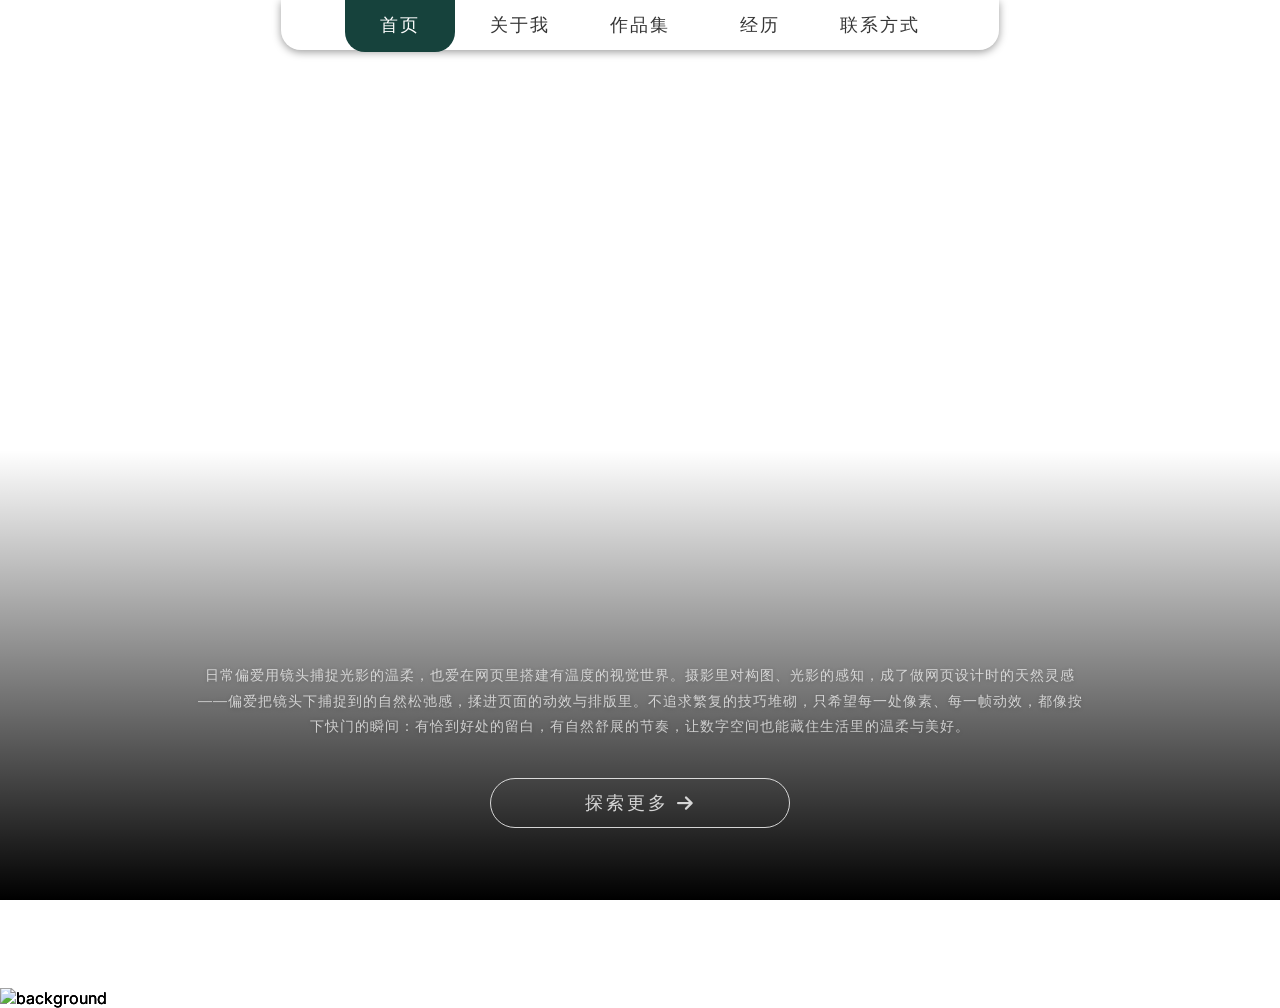
==== index.html @ 8829562c "Add files via upload" ====
<!DOCTYPE html>
<html lang="en">
<head>
  <meta charset="UTF-8">
  <meta name="viewport" content="width=device-width, initial-scale=1.0">
  <title>ExploreScape</title>

  <!-- fontawesome -->
  <link rel="stylesheet" href="https://cdnjs.cloudflare.com/ajax/libs/font-awesome/6.0.0-beta3/css/all.min.css">

  <!-- stylesheet -->
   <link rel="stylesheet" href="styles.css">
</head>
<body>

  <header>
    <nav>
      <a class="nav-items active" href="">首页</a>
      <a class="nav-items" href="about.html">关于我</a>
      <a class="nav-items" href="works.html">作品集</a>
      <a class="nav-items">经历</a>
      <a class="nav-items">联系方式</a>
    </nav>
  </header>

  <div class="content">
    <img src="img/bac 3.png" alt="background" class="back-3">

    <div class="title">
      <h3>晨启枫庭，景逐光生</h3>
      <h1>Hi,TCF</h1>
    </div>

    <img src="img/bac 2.2.png" alt="background" class="back-2">
    <img src="img/bac 1.png" alt="background" class="back-1">

    <div class="info-wrap">
      <p>
        日常偏爱用镜头捕捉光影的温柔，也爱在网页里搭建有温度的视觉世界。摄影里对构图、光影的感知，成了做网页设计时的天然灵感——偏爱把镜头下捕捉到的自然松弛感，揉进页面的动效与排版里。不追求繁复的技巧堆砌，只希望每一处像素、每一帧动效，都像按下快门的瞬间：有恰到好处的留白，有自然舒展的节奏，让数字空间也能藏住生活里的温柔与美好。
    </div>
    

    <div class="cta">
      <a href="about.html">
        <button>
        探索更多
        <i class="fa-solid fa-arrow-right"></i>
        </button>
      </a>
    </div>

    <div class="slider">
      <i class="fa-solid fa-chevron-left"></i>
      <i class="fa-solid fa-chevron-right"></i>
    </div>
  </div>
  
</body>
</html>
---- styles.css ----
@import url('https://fonts.googleapis.com/css2?family=Inter:ital,opsz,wght@0,14..32,100..900;1,14..32,100..900&display=swap');

* {
  padding: 0;
  margin: 0;
  border: none;
  outline: none;
  font-family: "Inter", sans-serif;
}

body {
  background-image: url(img/bac\ 4.png);
  background-size: cover;
  background-position: top;
  background-repeat: no-repeat;
  overflow: hidden;
}

body::after {
  content: '';
  position: absolute;
  top: 0;
  bottom: 0;
  right: 0;
  left: 0;
  background: linear-gradient(transparent 50%, rgb(0, 0, 0));
}

/* Background-images */

.content img {
  position: absolute;
  bottom: -12%;
}

header {
  position: absolute;
  top: 0;
  z-index: 1;
  width: 100%;
  display: flex;
  justify-content: center;
  align-items: center;
}

nav {
  display: flex;
  align-items: center;
  gap: 10px;
  padding: 10px 5%;
  background-color: rgba(255, 255, 255, 0.2);
  height: 30px;
  border-bottom-left-radius: 20px;
  border-bottom-right-radius: 20px;
  backdrop-filter: blur(5px);
  box-shadow: 0 2px 8px rgba(0, 0, 0, 0.4);
}

nav a {
  font-size: 18px;
  font-weight: 500;
  letter-spacing: 2px;
  color: rgb(53, 53, 53);
  width: 110px;
  text-align: center;
  padding: 15px 0;
  border-bottom-left-radius: 20px;
  border-bottom-right-radius: 20px;
  cursor: pointer;
  transition: all 0.3s;
  text-decoration: none;
}

.active {
  background-color: #16423c;
  color: white;
}

nav a:hover {
  background-color: #16423c;
  color: white;
}

nav:hover > a:not(:hover) {
  background-color: transparent;
  color: rgb(53, 53, 53);
}

.title {
  position: absolute;
  top: 40%;
  right: 50%;
  transform: translate(50%, -50%);
  
}

.title h3 {
  font-size: 1.5rem;
  font-weight: 400;
  letter-spacing: 15px;
  color: white;
  text-align: center;
}

.title h1 {
  font-size: 15rem;
  font-weight: 800;
  letter-spacing: 50px;
  text-transform: uppercase;
  color: white;
  text-align: center;
  margin: -20px 0;
}

p {
  font-size: 14px;
  font-weight: 300;
  letter-spacing: 1px;
  line-height: 1.8;
  color: rgba(255, 255, 255, 0.7);
  width: 70%;
  text-align: center;
  text-shadow: 0 1px 5px rgba(0, 0, 0, 0.2);
}

.info-wrap {
  width: 100%;
  display: flex;
  justify-content: center;
  position: absolute;
  bottom: 18%;
  z-index: 1;
}

.cta {
  position: absolute;
  bottom: 8%;
  display: flex;
  justify-content: center;
  width: 100%;
  z-index: 1;
}

.cta button {
  font-size: 18px;
  font-weight: 400;
  letter-spacing: 3px;
  text-transform: uppercase;
  color: rgba(255, 255, 255, 0.8);
  background-color: transparent;
  border: 1px solid rgba(255, 255, 255, 0.8);
  border-radius: 50px;
  height: 50px;
  width: 300px;
  display: flex;
  align-items: center;
  justify-content: center;
  gap: 8px;
  transition: all 0.2s;
  cursor: pointer;
}

.cta button:hover {
  background-color: rgba(255, 255, 255, 0.8);
  color:rgb(53, 53, 53);
}

.slider {
  position: absolute;
  top: 50%;
  width: 100%;
  display: flex;
  justify-content: space-between;
}
.slider i {
  padding: 0 5%;
  font-size: 36px;
  color: rgba(255, 255, 255, 0.4);
}

/* Animations */
@keyframes bottomIn {
  from {
    transform: translateY(200px);
  }
  to {
    transform: translateY(0);
  }
}

.back-1 {
  animation: bottomIn 1s ease-out forwards;
}

.back-2 {
  animation: bottomIn 1.3s ease-out forwards;
}

.back-3 {
  animation: bottomIn 1.5s ease-out forwards;
}

@keyframes bottomInText {
  from {
    transform: translateY(500px);
  }
  to {
    transform: translateY(0);
    opacity: 1;
  }
}

h3 {
  animation: bottomInText 1s ease-out forwards;
}

h1 {
  animation: bottomInText 1.2s ease-out forwards;
}

p {
  animation: bottomInText 1.2s ease-out forwards;
  animation-delay: 0.2s;
  opacity: 0;
}

button {
  animation: bottomInText 1.2s ease-out forwards;
  animation-delay: 0.3s;
  opacity: 0;
}

@keyframes backgroundImage {
  from {
    background-position: top;
  }
  to {
    background-position: 50% 14%;
  }
}

body {
  animation: backgroundImage 1.6s ease-out forwards;
}

@keyframes topIn {
  from {
    transform: translateY(-100%);
    opacity: 0;
  }
  to {
    transform: translateY(0);
    opacity: 1;
  }
}

nav {
  animation: topIn 1.2s ease-out forwards;
}

@keyframes zoomOut{
  from {
    transform: scale(1.5);
    opacity: 0;
  }
  to {
    transform: scale(1);
    opacity: 1;
  }
}

.slider {
  animation: zoomOut 1.2s ease-out forwards;
}

.cta a{
  text-decoration: none;
}
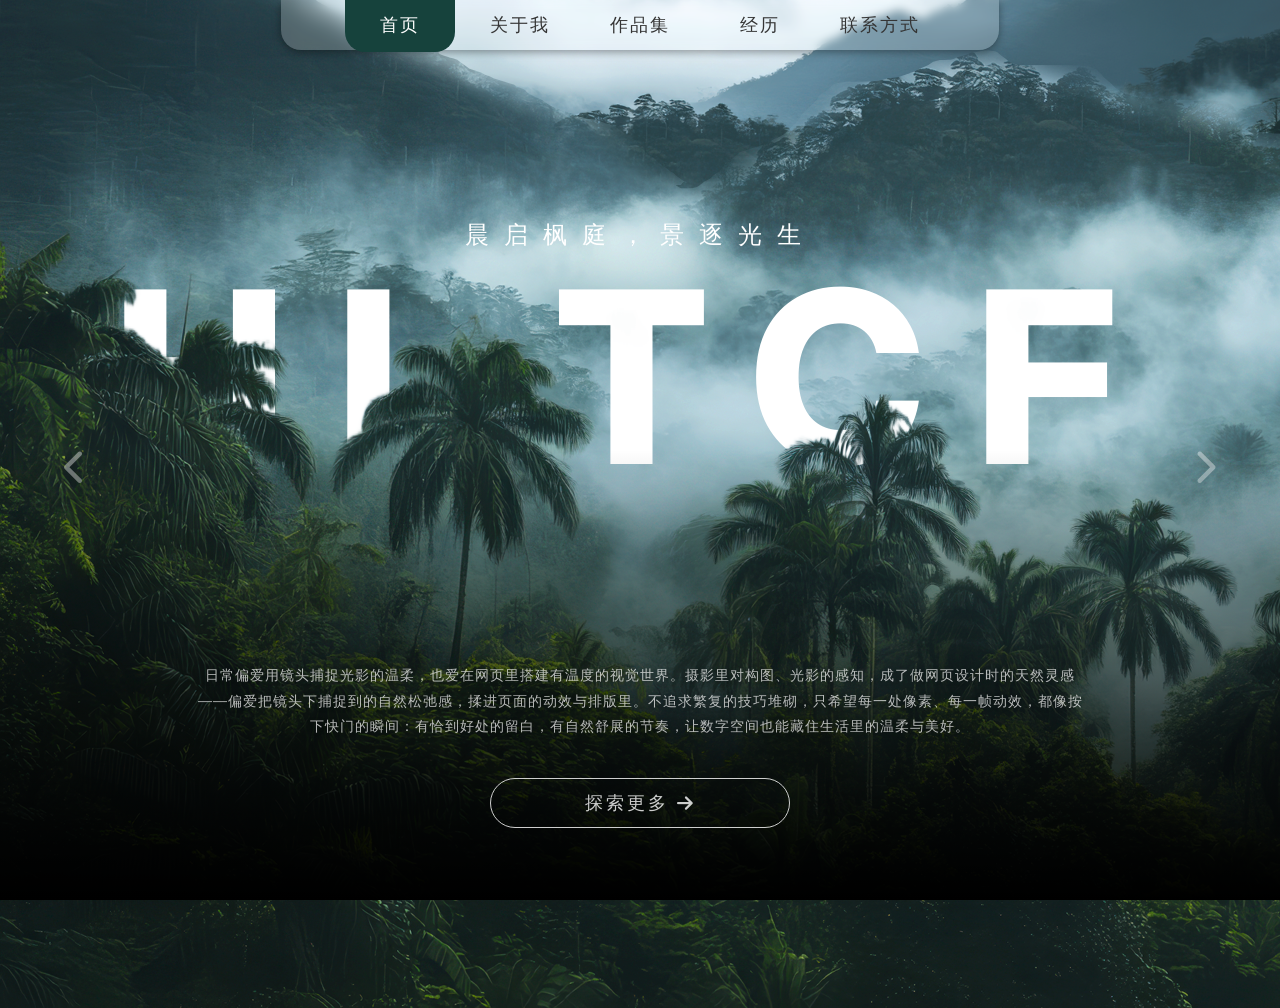
==== commit b74734af: "Update index.html" ====
--- a/index.html
+++ b/index.html
@@ -3,7 +3,7 @@
 <head>
   <meta charset="UTF-8">
   <meta name="viewport" content="width=device-width, initial-scale=1.0">
-  <title>ExploreScape</title>
+  <title>hi,feng</title>
 
   <!-- fontawesome -->
   <link rel="stylesheet" href="https://cdnjs.cloudflare.com/ajax/libs/font-awesome/6.0.0-beta3/css/all.min.css">
@@ -56,4 +56,4 @@
   </div>
   
 </body>
-</html>+</html>
